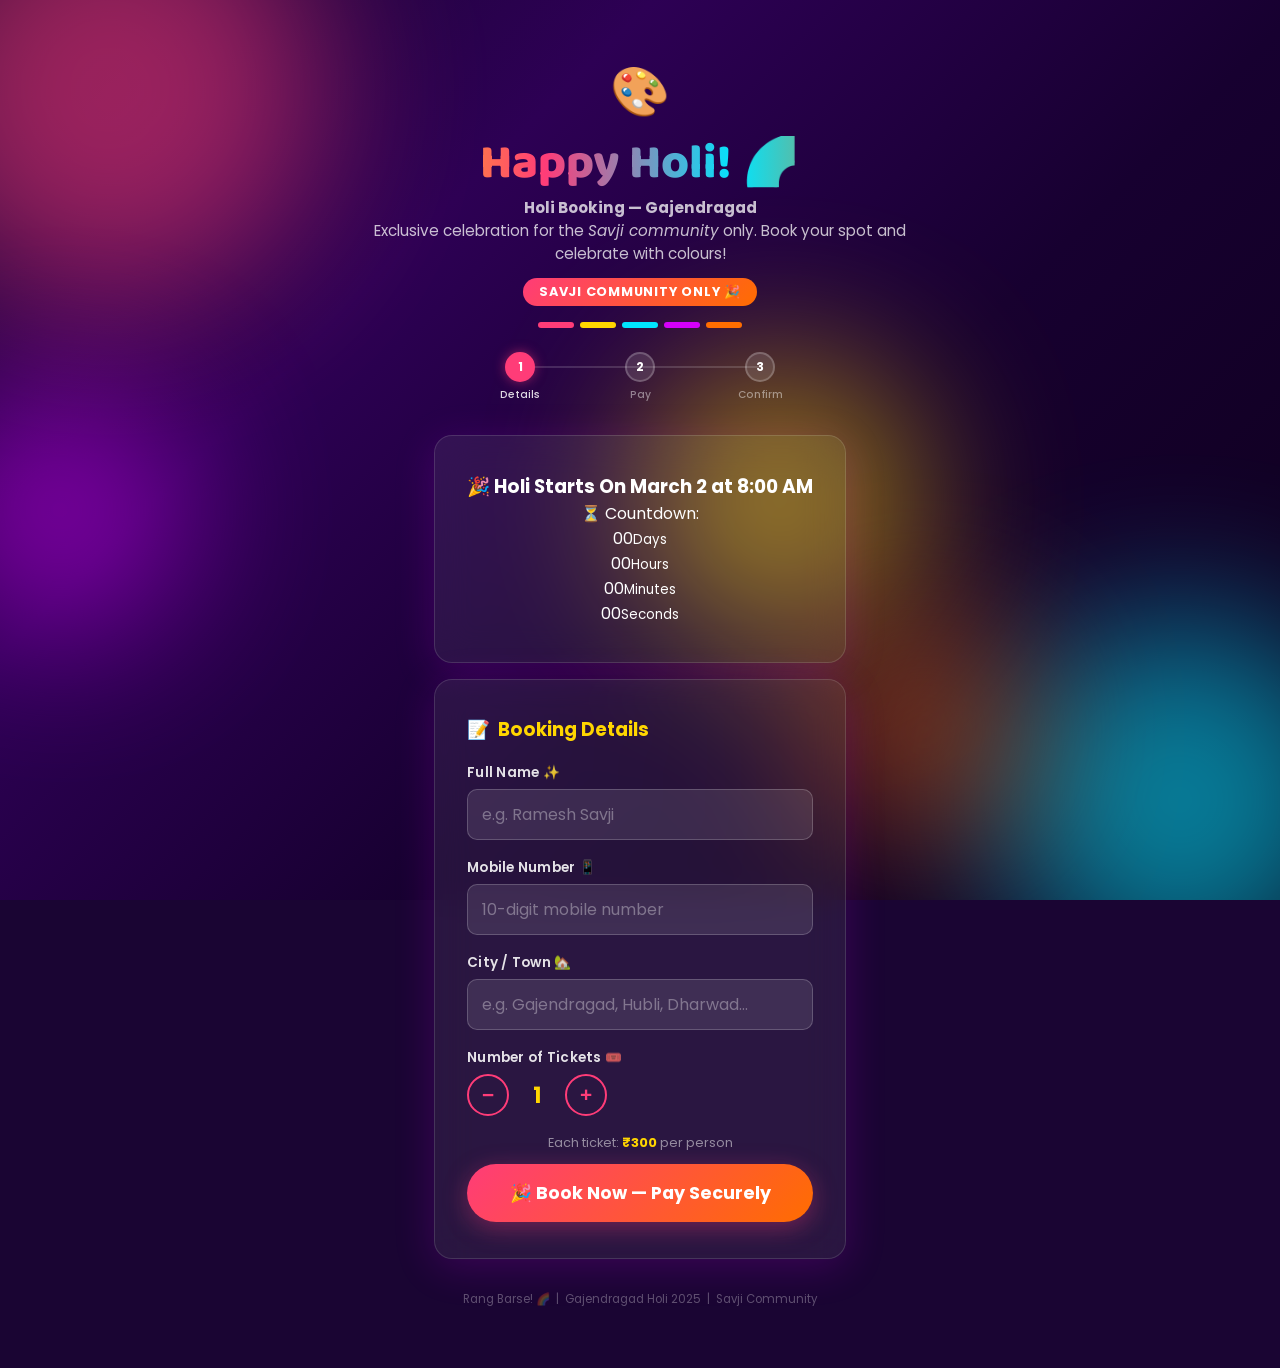
==== index.html @ ab34b03c "Add countdown timer for Holi event Added a countdown timer for the Holi event with display elements " ====
<!DOCTYPE html>
<html lang="en">

<head>
  <meta charset="UTF-8" />
  <meta name="viewport" content="width=device-width, initial-scale=1.0" />
  <meta name="description"
    content="Book your Holi 2025 tickets for the Gajendragad celebration — exclusively for the Savji community." />
  <title>Holi Booking — Gajendragad (Savji)</title>
  <link rel="stylesheet" href="styles.css" />
</head>

<body>

  <!-- Animated gradient background blobs -->
  <div class="bg-canvas" aria-hidden="true">
    <div class="blob blob-1"></div>
    <div class="blob blob-2"></div>
    <div class="blob blob-3"></div>
    <div class="blob blob-4"></div>
    <div class="blob blob-5"></div>
  </div>

  <!-- Confetti canvas (activated on success page) -->
  <canvas id="confetti-canvas" aria-hidden="true"></canvas>

  <div class="page-wrapper">

    <!-- ── HERO HEADER ─────────────────────────────── -->
    <header class="hero" role="banner">
      <span class="hero-emoji" aria-hidden="true">🎨</span>
      <h1>Happy Holi!&nbsp;🌈</h1>
      <p class="hero-sub">
        <strong>Holi Booking — Gajendragad</strong><br />
        Exclusive celebration for the <em>Savji community</em> only.
        Book your spot and celebrate with colours!
      </p>
      <span class="hero-badge">Savji Community Only 🎉</span>
      <!-- Decorative colour strip -->
      <div class="dust-strip" aria-hidden="true">
        <span style="background:#FF3C78"></span>
        <span style="background:#FFD600"></span>
        <span style="background:#00E5FF"></span>
        <span style="background:#D500F9"></span>
        <span style="background:#FF6D00"></span>
      </div>
    </header>

    <!-- ── STEP INDICATOR ─────────────────────────── -->
    <nav class="steps" aria-label="Booking steps">
      <div class="step active" aria-current="step">
        <div class="step-circle">1</div>
        <div class="step-label">Details</div>
      </div>
      <div class="step">
        <div class="step-circle">2</div>
        <div class="step-label">Pay</div>
      </div>
      <div class="step">
        <div class="step-circle">3</div>
        <div class="step-label">Confirm</div>
      </div>
    </nav>

    <!-- ── BOOKING FORM CARD ──────────────────────── -->
    <main>
      <!-- Countdown Timer -->
      <div class="card countdown-card" id="countdown-card" style="margin-bottom: 16px; text-align: center;">
        <h3 class="countdown-title">🎉 Holi Starts On March 2 at 8:00 AM</h3>
        <p class="countdown-subtitle">⏳ Countdown:</p>
        <div class="countdown-timer" id="countdown-timer">
          <div class="time-box"><span id="cd-days">00</span><small>Days</small></div>
          <div class="time-box"><span id="cd-hours">00</span><small>Hours</small></div>
          <div class="time-box"><span id="cd-minutes">00</span><small>Minutes</small></div>
          <div class="time-box"><span id="cd-seconds">00</span><small>Seconds</small></div>
        </div>
        <div id="countdown-expired" class="countdown-expired"
          style="display: none; font-size: 1.2rem; color: var(--yellow); font-weight: bold; margin-top: 10px;">
          🎉 Holi Event Has Started!
        </div>
      </div>

      <div class="card" role="main">
        <h2 class="card-title">
          <span aria-hidden="true">📝</span> Booking Details
        </h2>

        <form id="booking-form" novalidate aria-label="Holi ticket booking form">

          <!-- Name -->
          <div class="form-group">
            <label for="name">Full Name <span aria-hidden="true">✨</span></label>
            <input type="text" id="name" name="name" placeholder="e.g. Ramesh Savji" required autocomplete="name"
              aria-required="true" aria-describedby="name-error" />
            <span class="field-error" id="name-error" role="alert"></span>
          </div>

          <!-- Phone -->
          <div class="form-group">
            <label for="phone">Mobile Number <span aria-hidden="true">📱</span></label>
            <input type="tel" id="phone" name="phone" placeholder="10-digit mobile number" maxlength="10"
              inputmode="numeric" pattern="[0-9]{10}" required autocomplete="tel" aria-required="true"
              aria-describedby="phone-error" />
            <span class="field-error" id="phone-error" role="alert"></span>
          </div>

          <!-- City -->
          <div class="form-group">
            <label for="city">City / Town <span aria-hidden="true">🏡</span></label>
            <input type="text" id="city" name="city" list="city-list" placeholder="e.g. Gajendragad, Hubli, Dharwad…"
              required autocomplete="address-level2" aria-required="true" aria-describedby="city-error" />
            <!-- Datalist gives quick suggestions while still allowing free text -->
            <datalist id="city-list">
              <option value="Gajendragad">
              <option value="Hubli">
              <option value="Dharwad">
              <option value="Gadag">
              <option value="Bangalore">
              <option value="Mumbai">
              <option value="Pune">
              <option value="Belgaum">
            </datalist>
            <span class="field-error" id="city-error" role="alert"></span>
          </div>

          <!-- Ticket Count (stepper) -->
          <div class="form-group">
            <label id="ticket-count-label">Number of Tickets <span aria-hidden="true">🎟️</span></label>
            <div class="stepper-row" role="group" aria-labelledby="ticket-count-label">
              <button type="button" class="stepper-btn" id="btn-minus" aria-label="Decrease ticket count">−</button>
              <span class="stepper-count" id="ticket-count-display" aria-live="polite" aria-atomic="true">1</span>
              <button type="button" class="stepper-btn" id="btn-plus" aria-label="Increase ticket count">+</button>
            </div>
          </div>

          <!-- Attendees (shown dynamically when ticket_count > 1) -->
          <div class="attendees-section" id="attendees-section" aria-live="polite">
            <h3>
              <span aria-hidden="true">👥</span>
              Attendee Names
            </h3>
            <p style="font-size:0.8rem;color:rgba(255,255,255,0.6);margin-bottom:10px;">
              Enter the full name of each guest attending.
            </p>
            <!-- Inputs are built dynamically by app.js -->
            <div id="attendees-container"></div>
            <span class="field-error" id="attendees-error" role="alert"></span>
          </div>

          <!-- Ticket price note -->
          <p style="font-size:0.8rem;color:rgba(255,255,255,0.5);margin:12px 0 4px;text-align:center;">
            Each ticket: <strong style="color:#FFD600;">₹300</strong> per person
          </p>

          <!-- Book Button -->
          <button type="submit" class="btn btn-primary" id="btn-book" aria-label="Proceed to payment">
            🎉 Book Now — Pay Securely
          </button>

        </form>
      </div><!-- /card -->
    </main>

    <footer class="footer-note">
      <p>Rang Barse! 🌈 &nbsp;|&nbsp; Gajendragad Holi 2025 &nbsp;|&nbsp; Savji Community</p>
    </footer>

  </div><!-- /page-wrapper -->

  <!-- app.js handles all form logic, validation, and navigation to pay.html -->
  <script src="app.js"></script>
</body>

</html>
---- styles.css ----
/* =========================================================
   styles.css — Holi Booking UI (Gajendragad · Savji Only)
   Theme: Vibrant Holi palette — pink, yellow, cyan, magenta, orange
   Mobile-first, accessible, festive
   ========================================================= */

/* ---------- Google Font ---------- */
@import url('https://fonts.googleapis.com/css2?family=Poppins:wght@400;500;600;700;800&family=Baloo+2:wght@700;800&display=swap');

/* ---------- CSS Custom Properties ---------- */
:root {
    --pink: #FF3C78;
    --magenta: #D500F9;
    --yellow: #FFD600;
    --cyan: #00E5FF;
    --orange: #FF6D00;
    --deepblue: #1A0533;
    --white: #FFFFFF;
    --offwhite: #FFF8F0;
    --grey: #5A4970;
    --light-grey: #EEE7F5;

    --shadow-card: 0 8px 40px rgba(213, 0, 249, 0.18);
    --radius: 18px;
    --radius-sm: 10px;
    --transition: 0.25s ease;

    --font-body: 'Poppins', sans-serif;
    --font-hero: 'Baloo 2', cursive;
}

/* ---------- Reset & Base ---------- */
*,
*::before,
*::after {
    box-sizing: border-box;
    margin: 0;
    padding: 0;
}

html {
    font-size: 16px;
    scroll-behavior: smooth;
}

body {
    font-family: var(--font-body);
    background: var(--deepblue);
    color: var(--white);
    min-height: 100vh;
    overflow-x: hidden;
    position: relative;
}

/* ---------- Animated Gradient Background ---------- */
.bg-canvas {
    position: fixed;
    inset: 0;
    z-index: 0;
    background: linear-gradient(135deg, #1A0533 0%, #2D0054 30%, #170030 60%, #0D001A 100%);
    overflow: hidden;
}

/* Floating color blobs */
.blob {
    position: absolute;
    border-radius: 50%;
    filter: blur(80px);
    opacity: 0.55;
    animation: blobFloat 8s ease-in-out infinite alternate;
}

.blob-1 {
    width: 420px;
    height: 420px;
    background: var(--pink);
    top: -120px;
    left: -100px;
    animation-delay: 0s;
}

.blob-2 {
    width: 360px;
    height: 360px;
    background: var(--cyan);
    bottom: -80px;
    right: -80px;
    animation-delay: 2s;
}

.blob-3 {
    width: 280px;
    height: 280px;
    background: var(--yellow);
    top: 40%;
    left: 50%;
    animation-delay: 4s;
}

.blob-4 {
    width: 240px;
    height: 240px;
    background: var(--magenta);
    bottom: 30%;
    left: -60px;
    animation-delay: 1s;
}

.blob-5 {
    width: 200px;
    height: 200px;
    background: var(--orange);
    top: 70%;
    right: 20%;
    animation-delay: 3s;
}

@keyframes blobFloat {
    0% {
        transform: translateY(0) scale(1);
    }

    100% {
        transform: translateY(-40px) scale(1.08);
    }
}

/* ---------- Page Wrapper ---------- */
.page-wrapper {
    position: relative;
    z-index: 1;
    min-height: 100vh;
    display: flex;
    flex-direction: column;
    align-items: center;
    padding: 24px 16px 60px;
}

/* ---------- Hero Header ---------- */
.hero {
    text-align: center;
    padding: 32px 16px 24px;
    max-width: 600px;
    width: 100%;
}

.hero-emoji {
    font-size: 3rem;
    display: block;
    animation: spin 6s linear infinite;
}

@keyframes spin {
    0% {
        transform: rotate(0deg);
    }

    100% {
        transform: rotate(360deg);
    }
}

.hero h1 {
    font-family: var(--font-hero);
    font-size: clamp(2rem, 8vw, 3.2rem);
    font-weight: 800;
    background: linear-gradient(90deg, var(--yellow), var(--pink), var(--cyan), var(--orange));
    -webkit-background-clip: text;
    -webkit-text-fill-color: transparent;
    background-clip: text;
    line-height: 1.15;
    margin: 8px 0 6px;
    text-shadow: none;
}

.hero-sub {
    font-size: 0.95rem;
    color: rgba(255, 255, 255, 0.75);
    line-height: 1.5;
}

.hero-badge {
    display: inline-block;
    margin-top: 12px;
    background: linear-gradient(135deg, var(--pink), var(--orange));
    color: var(--white);
    font-weight: 700;
    font-size: 0.8rem;
    letter-spacing: 0.06em;
    padding: 5px 16px;
    border-radius: 99px;
    text-transform: uppercase;
}

/* Colour-dust strip */
.dust-strip {
    display: flex;
    justify-content: center;
    gap: 6px;
    margin: 16px 0 0;
}

.dust-strip span {
    width: 36px;
    height: 6px;
    border-radius: 3px;
}

/* ---------- Card ---------- */
.card {
    background: rgba(255, 255, 255, 0.07);
    backdrop-filter: blur(18px);
    -webkit-backdrop-filter: blur(18px);
    border: 1.5px solid rgba(255, 255, 255, 0.13);
    border-radius: var(--radius);
    padding: 28px 22px;
    width: 100%;
    max-width: 520px;
    box-shadow: var(--shadow-card);
    margin-top: 12px;
}

.card-title {
    font-size: 1.15rem;
    font-weight: 700;
    margin-bottom: 20px;
    display: flex;
    align-items: center;
    gap: 8px;
    color: var(--yellow);
}

/* ---------- Form Controls ---------- */
.form-group {
    margin-bottom: 18px;
}

label {
    display: block;
    font-size: 0.85rem;
    font-weight: 600;
    margin-bottom: 6px;
    color: rgba(255, 255, 255, 0.88);
    letter-spacing: 0.02em;
}

input[type="text"],
input[type="tel"],
input[type="number"],
select {
    width: 100%;
    background: rgba(255, 255, 255, 0.1);
    border: 1.5px solid rgba(255, 255, 255, 0.2);
    border-radius: var(--radius-sm);
    padding: 12px 14px;
    font-size: 1rem;
    font-family: var(--font-body);
    color: var(--white);
    outline: none;
    transition: border-color var(--transition), box-shadow var(--transition);
    -webkit-appearance: none;
    appearance: none;
}

input::placeholder {
    color: rgba(255, 255, 255, 0.35);
}

input:focus,
select:focus {
    border-color: var(--cyan);
    box-shadow: 0 0 0 3px rgba(0, 229, 255, 0.18);
}

/* Stepper row for ticket count */
.stepper-row {
    display: flex;
    align-items: center;
    gap: 12px;
}

.stepper-btn {
    width: 42px;
    height: 42px;
    border-radius: 50%;
    border: 2px solid var(--pink);
    background: transparent;
    color: var(--pink);
    font-size: 1.3rem;
    font-weight: 700;
    cursor: pointer;
    display: flex;
    align-items: center;
    justify-content: center;
    transition: background var(--transition), color var(--transition);
    flex-shrink: 0;
}

.stepper-btn:hover,
.stepper-btn:focus {
    background: var(--pink);
    color: var(--white);
    outline: none;
}

.stepper-count {
    font-size: 1.4rem;
    font-weight: 700;
    min-width: 32px;
    text-align: center;
    color: var(--yellow);
}

/* Inline validation error */
.field-error {
    font-size: 0.78rem;
    color: #FF6B6B;
    margin-top: 5px;
    display: none;
    font-weight: 500;
}

.field-error.visible {
    display: block;
}

/* ---------- Attendees Section ---------- */
.attendees-section {
    display: none;
    margin-top: 20px;
    border: 1.5px dashed rgba(255, 214, 0, 0.45);
    border-radius: var(--radius-sm);
    padding: 16px;
    background: rgba(255, 214, 0, 0.05);
}

.attendees-section.visible {
    display: block;
}

.attendees-section h3 {
    font-size: 0.9rem;
    font-weight: 600;
    color: var(--yellow);
    margin-bottom: 12px;
    display: flex;
    align-items: center;
    gap: 6px;
}

.attendee-input-wrap {
    display: flex;
    align-items: center;
    gap: 8px;
    margin-bottom: 10px;
}

.attendee-num {
    width: 26px;
    height: 26px;
    background: var(--magenta);
    border-radius: 50%;
    font-size: 0.72rem;
    font-weight: 700;
    display: flex;
    align-items: center;
    justify-content: center;
    flex-shrink: 0;
}

/* ---------- Buttons ---------- */
.btn {
    display: inline-flex;
    align-items: center;
    justify-content: center;
    gap: 8px;
    border: none;
    border-radius: 99px;
    font-family: var(--font-body);
    font-weight: 700;
    font-size: 1rem;
    cursor: pointer;
    transition: transform var(--transition), box-shadow var(--transition), opacity var(--transition);
    padding: 14px 28px;
}

.btn:active {
    transform: scale(0.96);
}

.btn-primary {
    background: linear-gradient(135deg, var(--pink), var(--orange));
    color: var(--white);
    width: 100%;
    font-size: 1.1rem;
    padding: 16px;
    box-shadow: 0 6px 24px rgba(255, 60, 120, 0.35);
    margin-top: 8px;
}

.btn-primary:hover:not(:disabled) {
    box-shadow: 0 10px 32px rgba(255, 60, 120, 0.5);
    transform: translateY(-2px);
}

.btn-primary:disabled {
    opacity: 0.6;
    cursor: not-allowed;
}

.btn-secondary {
    background: rgba(255, 255, 255, 0.12);
    color: var(--white);
    border: 1.5px solid rgba(255, 255, 255, 0.25);
    padding: 12px 22px;
}

.btn-secondary:hover {
    background: rgba(255, 255, 255, 0.2);
}

.btn-success {
    background: linear-gradient(135deg, #00C853, #1DE9B6);
    color: var(--white);
    width: 100%;
    font-size: 1.1rem;
    padding: 16px;
    box-shadow: 0 6px 24px rgba(0, 200, 83, 0.35);
    margin-top: 12px;
}

.btn-success:hover:not(:disabled) {
    box-shadow: 0 10px 32px rgba(0, 200, 83, 0.5);
    transform: translateY(-2px);
}

.btn-success:disabled {
    opacity: 0.6;
    cursor: not-allowed;
}

/* ---------- Payment Page Specific ---------- */
.amount-display {
    text-align: center;
    padding: 20px;
    background: linear-gradient(135deg, rgba(255, 60, 120, 0.15), rgba(255, 109, 0, 0.15));
    border-radius: var(--radius);
    border: 1.5px solid rgba(255, 109, 0, 0.3);
    margin-bottom: 20px;
}

.amount-display .amount-label {
    font-size: 0.85rem;
    color: rgba(255, 255, 255, 0.65);
    text-transform: uppercase;
    letter-spacing: 0.1em;
}

.amount-display .amount-value {
    font-family: var(--font-hero);
    font-size: 3rem;
    font-weight: 800;
    color: var(--yellow);
    line-height: 1.1;
}

.amount-display .per-ticket {
    font-size: 0.8rem;
    color: rgba(255, 255, 255, 0.55);
    margin-top: 4px;
}

/* QR Section */
.qr-section {
    text-align: center;
    margin-bottom: 20px;
}

.qr-box {
    display: inline-flex;
    align-items: center;
    justify-content: center;
    background: var(--white);
    border-radius: var(--radius-sm);
    padding: 14px;
    margin: 12px auto;
    box-shadow: 0 4px 24px rgba(0, 0, 0, 0.25);
}

.qr-box canvas,
.qr-box img {
    display: block;
}

.upi-list {
    display: flex;
    flex-wrap: wrap;
    gap: 10px;
    justify-content: center;
    margin: 12px 0;
}

.upi-btn {
    background: rgba(0, 229, 255, 0.1);
    border: 1.5px solid var(--cyan);
    border-radius: 99px;
    color: var(--cyan);
    font-family: var(--font-body);
    font-size: 0.85rem;
    font-weight: 600;
    padding: 8px 18px;
    cursor: pointer;
    transition: background var(--transition), color var(--transition);
}

.upi-btn:hover,
.upi-btn.active {
    background: var(--cyan);
    color: var(--deepblue);
}

.upi-detail-box {
    background: rgba(255, 255, 255, 0.07);
    border-radius: var(--radius-sm);
    padding: 12px 16px;
    margin-top: 10px;
    font-size: 0.82rem;
    color: rgba(255, 255, 255, 0.75);
    display: flex;
    flex-direction: column;
    gap: 4px;
    word-break: break-all;
}

.copy-link {
    color: var(--cyan);
    font-weight: 600;
    cursor: pointer;
    text-decoration: underline;
    font-size: 0.8rem;
    border: none;
    background: none;
    padding: 0;
    font-family: inherit;
}

.copy-link:hover {
    opacity: 0.75;
}

/* ---------- File Upload ---------- */
.upload-area {
    border: 2px dashed rgba(255, 255, 255, 0.25);
    border-radius: var(--radius-sm);
    padding: 24px;
    text-align: center;
    cursor: pointer;
    transition: border-color var(--transition), background var(--transition);
    position: relative;
}

.upload-area:hover,
.upload-area.drag-over {
    border-color: var(--yellow);
    background: rgba(255, 214, 0, 0.05);
}

.upload-area input[type="file"] {
    position: absolute;
    inset: 0;
    opacity: 0;
    cursor: pointer;
    width: 100%;
    height: 100%;
    z-index: 2;
}

.upload-area .upload-icon {
    font-size: 2rem;
    margin-bottom: 8px;
}

.upload-area p {
    font-size: 0.85rem;
    color: rgba(255, 255, 255, 0.65);
    line-height: 1.5;
}

.upload-area p strong {
    color: var(--yellow);
    display: block;
    margin-top: 4px;
}

.preview-box {
    margin-top: 14px;
    text-align: center;
    display: none;
}

.preview-box.visible {
    display: block;
}

.preview-box img {
    max-width: 180px;
    max-height: 180px;
    border-radius: var(--radius-sm);
    border: 2px solid var(--cyan);
    object-fit: cover;
}

.preview-box .file-name {
    font-size: 0.78rem;
    color: rgba(255, 255, 255, 0.55);
    margin-top: 6px;
}

/* ---------- Loading Spinner ---------- */
.spinner {
    display: inline-block;
    width: 20px;
    height: 20px;
    border: 3px solid rgba(255, 255, 255, 0.3);
    border-top-color: var(--white);
    border-radius: 50%;
    animation: rotate 0.7s linear infinite;
    vertical-align: middle;
}

@keyframes rotate {
    to {
        transform: rotate(360deg);
    }
}

/* ---------- Status / Alert Banners ---------- */
.alert {
    border-radius: var(--radius-sm);
    padding: 12px 16px;
    font-size: 0.88rem;
    font-weight: 500;
    margin-top: 12px;
    display: none;
    line-height: 1.5;
}

.alert.visible {
    display: block;
}

.alert-error {
    background: rgba(255, 60, 60, 0.15);
    border: 1px solid rgba(255, 60, 60, 0.5);
    color: #FF8080;
}

.alert-info {
    background: rgba(0, 229, 255, 0.10);
    border: 1px solid rgba(0, 229, 255, 0.4);
    color: var(--cyan);
}

.alert-success {
    background: rgba(0, 200, 83, 0.15);
    border: 1px solid rgba(0, 200, 83, 0.4);
    color: #69FF97;
}

/* ---------- Success Screen (Confetti page) ---------- */
.success-screen {
    text-align: center;
    padding: 32px 20px;
    display: none;
    animation: fadeInUp 0.6s ease;
}

.success-screen.visible {
    display: block;
}

@keyframes fadeInUp {
    from {
        opacity: 0;
        transform: translateY(30px);
    }

    to {
        opacity: 1;
        transform: translateY(0);
    }
}

.success-screen .success-icon {
    font-size: 4rem;
    margin-bottom: 12px;
    display: block;
}

.success-screen h2 {
    font-family: var(--font-hero);
    font-size: 2rem;
    font-weight: 800;
    background: linear-gradient(90deg, var(--yellow), var(--pink), var(--cyan));
    -webkit-background-clip: text;
    -webkit-text-fill-color: transparent;
    background-clip: text;
    margin-bottom: 10px;
}

.success-screen p {
    font-size: 0.9rem;
    color: rgba(255, 255, 255, 0.75);
    margin-bottom: 6px;
}

.success-detail {
    background: rgba(255, 255, 255, 0.07);
    border-radius: var(--radius-sm);
    padding: 14px 16px;
    margin: 14px 0;
    text-align: left;
    font-size: 0.85rem;
    line-height: 1.8;
}

.success-detail strong {
    color: var(--yellow);
    display: inline-block;
    width: 100px;
}

/* Confetti canvas */
#confetti-canvas {
    position: fixed;
    inset: 0;
    z-index: 999;
    pointer-events: none;
}

/* ---------- Divider ---------- */
.divider {
    height: 1px;
    background: rgba(255, 255, 255, 0.1);
    margin: 20px 0;
}

/* ---------- Booking Summary Strip ---------- */
.booking-summary {
    background: rgba(255, 255, 255, 0.06);
    border-radius: var(--radius-sm);
    padding: 12px 16px;
    margin-bottom: 16px;
    font-size: 0.85rem;
    line-height: 1.8;
    color: rgba(255, 255, 255, 0.82);
}

.booking-summary strong {
    color: var(--yellow);
}

/* ---------- Step Indicator ---------- */
.steps {
    display: flex;
    gap: 0;
    justify-content: center;
    margin-bottom: 20px;
    width: 100%;
    max-width: 360px;
}

.step {
    display: flex;
    flex-direction: column;
    align-items: center;
    flex: 1;
    position: relative;
}

.step::before {
    content: '';
    position: absolute;
    top: 14px;
    right: -50%;
    width: 100%;
    height: 2px;
    background: rgba(255, 255, 255, 0.15);
    z-index: 0;
}

.step:last-child::before {
    display: none;
}

.step-circle {
    width: 30px;
    height: 30px;
    border-radius: 50%;
    background: rgba(255, 255, 255, 0.12);
    border: 2px solid rgba(255, 255, 255, 0.2);
    font-size: 0.75rem;
    font-weight: 700;
    display: flex;
    align-items: center;
    justify-content: center;
    z-index: 1;
    position: relative;
}

.step.active .step-circle {
    background: var(--pink);
    border-color: var(--pink);
    box-shadow: 0 0 12px rgba(255, 60, 120, 0.5);
}

.step.completed .step-circle {
    background: #00C853;
    border-color: #00C853;
}

.step-label {
    font-size: 0.65rem;
    font-weight: 500;
    color: rgba(255, 255, 255, 0.45);
    margin-top: 5px;
    text-align: center;
}

.step.active .step-label,
.step.completed .step-label {
    color: rgba(255, 255, 255, 0.85);
}

/* ---------- Footer Note ---------- */
.footer-note {
    text-align: center;
    color: rgba(255, 255, 255, 0.3);
    font-size: 0.72rem;
    margin-top: 32px;
}

/* ---------- Responsive tweaks ---------- */
@media (min-width: 520px) {
    .card {
        padding: 36px 32px;
    }

    .hero h1 {
        font-size: 3rem;
    }
}

/* ---------- Reduced motion ---------- */
@media (prefers-reduced-motion: reduce) {

    .blob,
    .hero-emoji,
    .spinner {
        animation: none;
    }

    * {
        transition-duration: 0.01ms !important;
    }
}
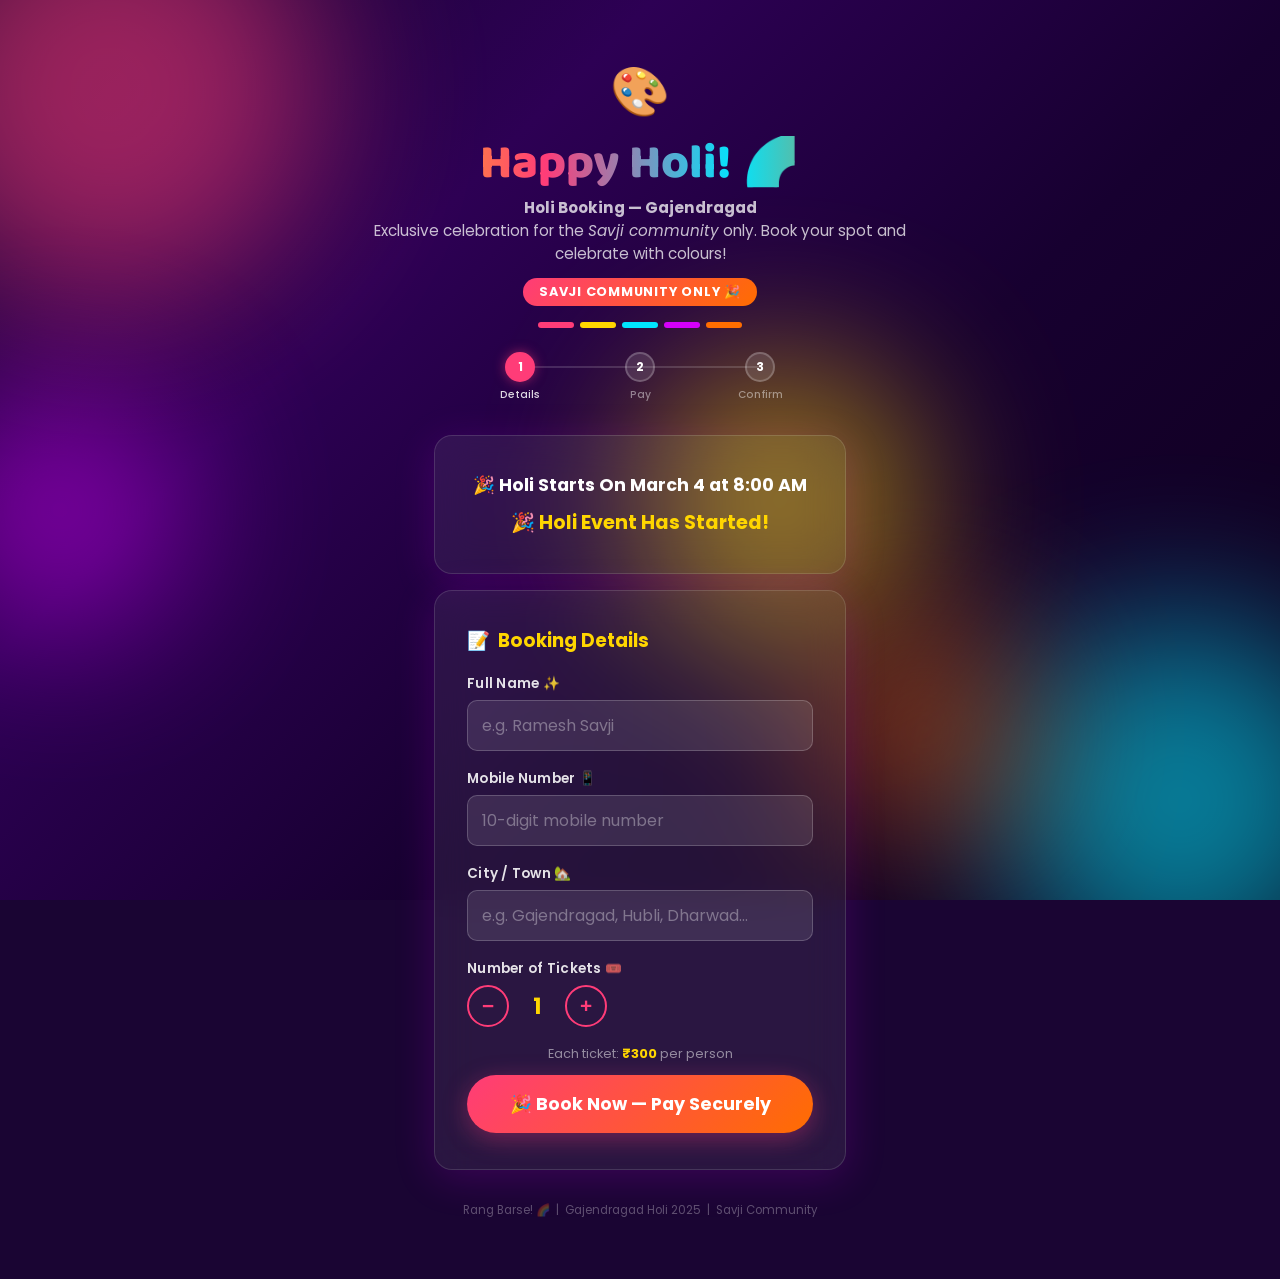
==== commit b11987ba: "Update countdown date for Holi celebration" ====
--- a/index.html
+++ b/index.html
@@ -66,7 +66,7 @@
     <main>
       <!-- Countdown Timer -->
       <div class="card countdown-card" id="countdown-card" style="margin-bottom: 16px; text-align: center;">
-        <h3 class="countdown-title">🎉 Holi Starts On March 2 at 8:00 AM</h3>
+        <h3 class="countdown-title">🎉 Holi Starts On March 4 at 8:00 AM</h3>
         <p class="countdown-subtitle">⏳ Countdown:</p>
         <div class="countdown-timer" id="countdown-timer">
           <div class="time-box"><span id="cd-days">00</span><small>Days</small></div>
--- a/styles.css
+++ b/styles.css
@@ -228,6 +228,56 @@
     align-items: center;
     gap: 8px;
     color: var(--yellow);
+}
+
+/* ---------- Countdown Timer ---------- */
+.countdown-card {
+    padding: 20px 16px;
+}
+
+.countdown-title {
+    font-size: 1.1rem;
+    color: var(--white);
+    margin-bottom: 8px;
+}
+
+.countdown-subtitle {
+    font-size: 0.9rem;
+    color: rgba(255, 255, 255, 0.7);
+    margin-bottom: 12px;
+}
+
+.countdown-timer {
+    display: flex;
+    justify-content: center;
+    gap: 10px;
+}
+
+.time-box {
+    background: rgba(255, 255, 255, 0.1);
+    border: 1px solid rgba(255, 255, 255, 0.2);
+    border-radius: var(--radius-sm);
+    padding: 8px 10px;
+    min-width: 60px;
+    display: flex;
+    flex-direction: column;
+    align-items: center;
+}
+
+.time-box span {
+    font-size: 1.4rem;
+    font-weight: 700;
+    color: var(--yellow);
+    font-family: var(--font-hero);
+    line-height: 1;
+}
+
+.time-box small {
+    font-size: 0.65rem;
+    text-transform: uppercase;
+    color: rgba(255, 255, 255, 0.6);
+    margin-top: 4px;
+    letter-spacing: 0.05em;
 }
 
 /* ---------- Form Controls ---------- */
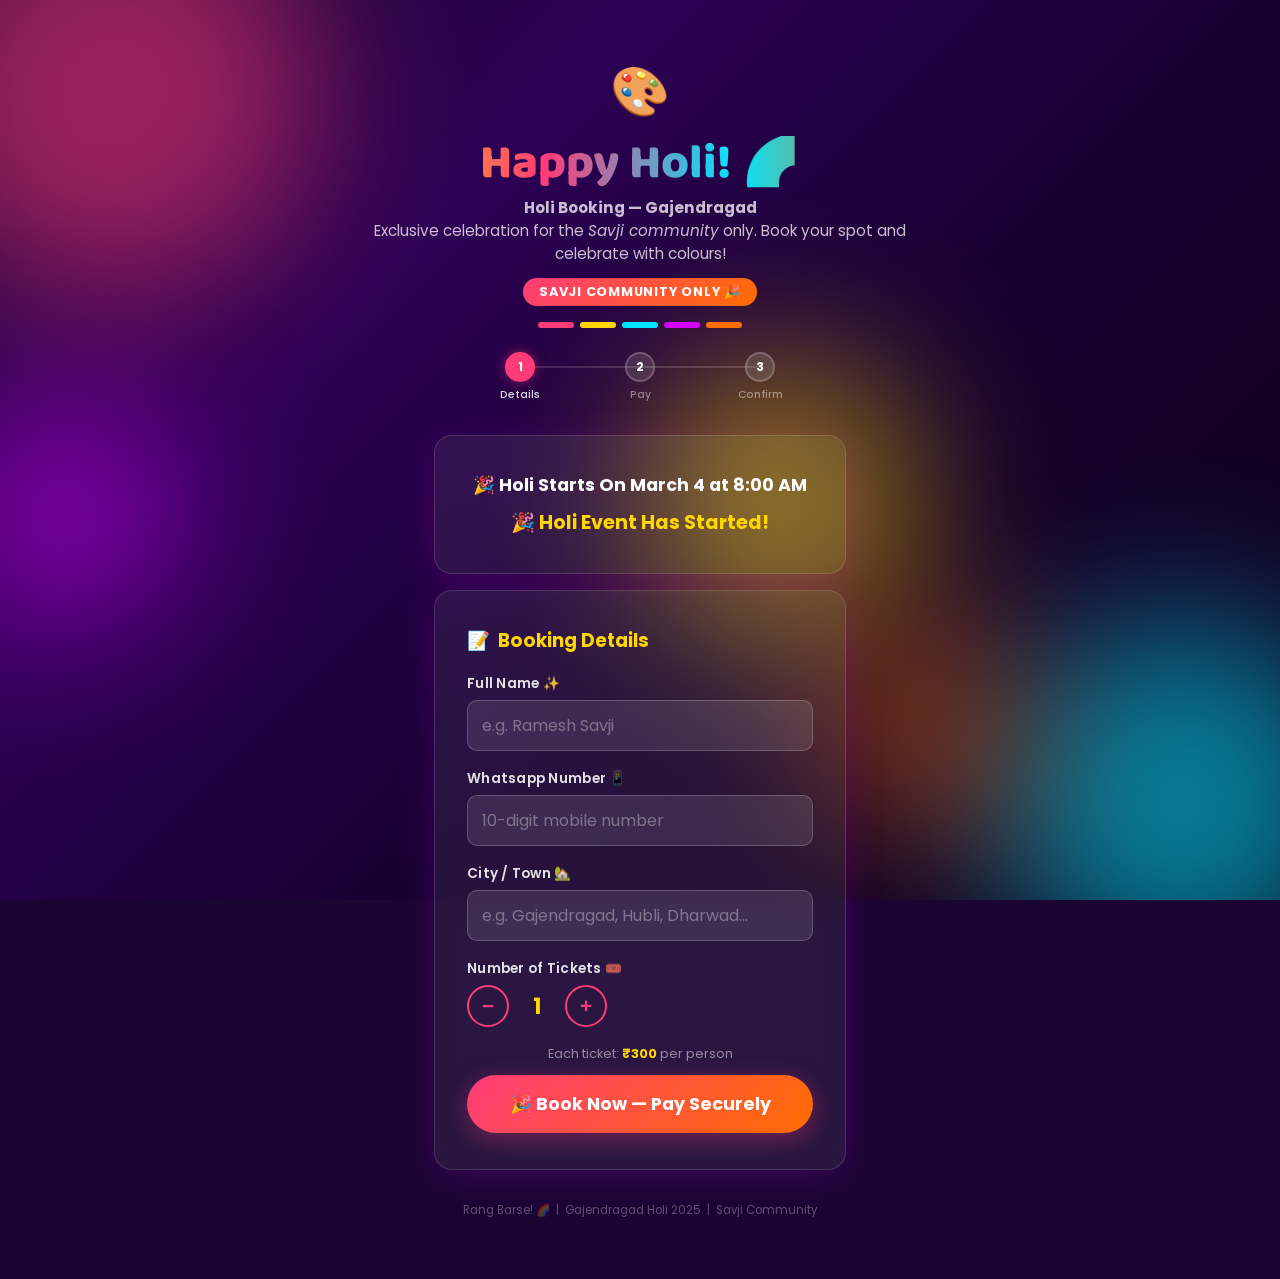
==== commit 7731fa0a: "Change label from 'Mobile Number' to 'Whatsapp Number'" ====
--- a/index.html
+++ b/index.html
@@ -97,7 +97,7 @@
 
           <!-- Phone -->
           <div class="form-group">
-            <label for="phone">Mobile Number <span aria-hidden="true">📱</span></label>
+            <label for="phone">Whatsapp Number <span aria-hidden="true">📱</span></label>
             <input type="tel" id="phone" name="phone" placeholder="10-digit mobile number" maxlength="10"
               inputmode="numeric" pattern="[0-9]{10}" required autocomplete="tel" aria-required="true"
               aria-describedby="phone-error" />
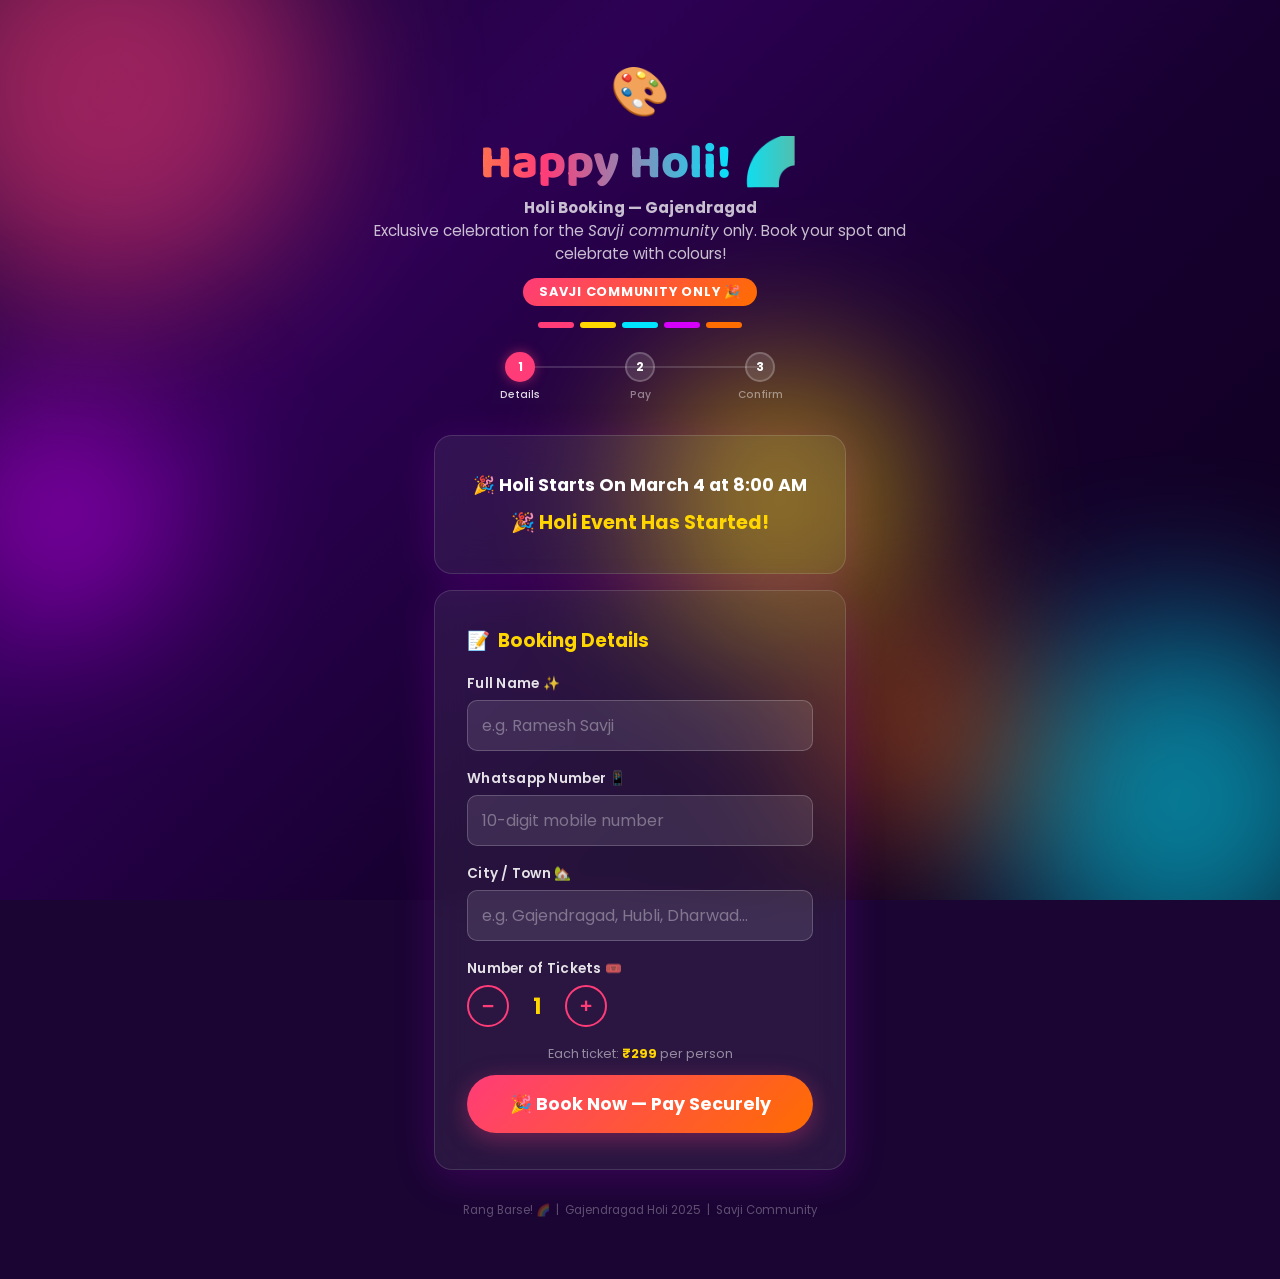
==== commit 0e54edbd: "Update ticket price from ₹300 to ₹299" ====
--- a/index.html
+++ b/index.html
@@ -149,7 +149,7 @@
 
           <!-- Ticket price note -->
           <p style="font-size:0.8rem;color:rgba(255,255,255,0.5);margin:12px 0 4px;text-align:center;">
-            Each ticket: <strong style="color:#FFD600;">₹300</strong> per person
+            Each ticket: <strong style="color:#FFD600;">₹299</strong> per person
           </p>
 
           <!-- Book Button -->
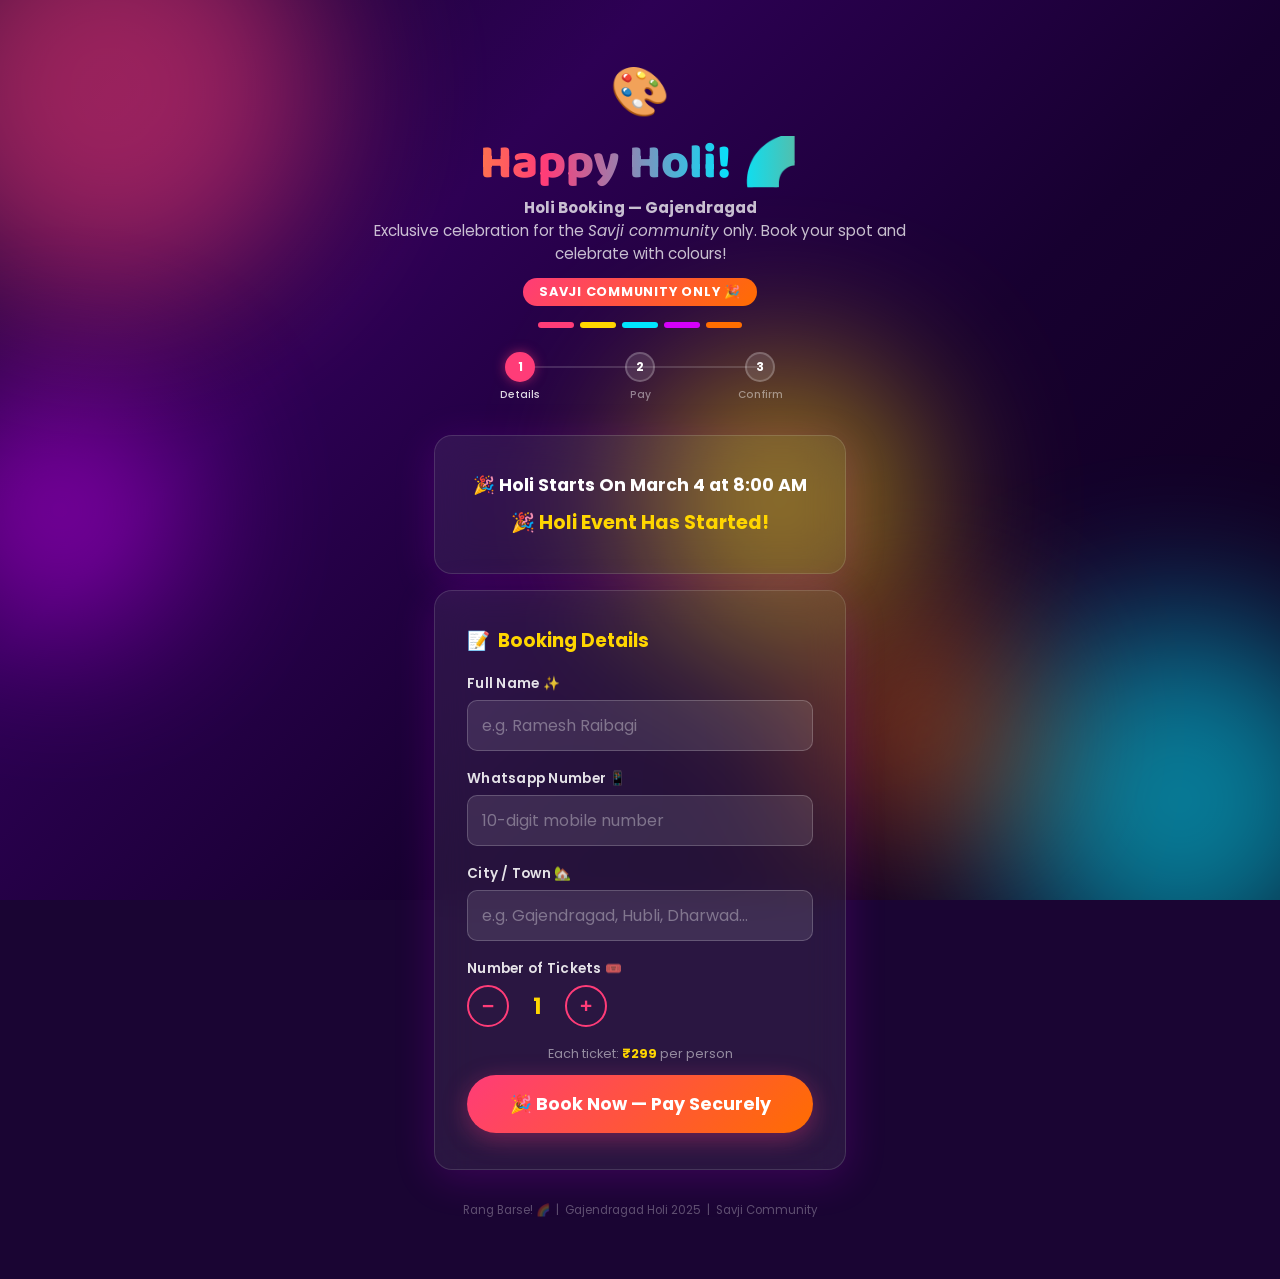
==== commit 4bfb4007: "Update index.html" ====
--- a/index.html
+++ b/index.html
@@ -90,7 +90,7 @@
           <!-- Name -->
           <div class="form-group">
             <label for="name">Full Name <span aria-hidden="true">✨</span></label>
-            <input type="text" id="name" name="name" placeholder="e.g. Ramesh Savji" required autocomplete="name"
+            <input type="text" id="name" name="name" placeholder="e.g. Ramesh Raibagi" required autocomplete="name"
               aria-required="true" aria-describedby="name-error" />
             <span class="field-error" id="name-error" role="alert"></span>
           </div>
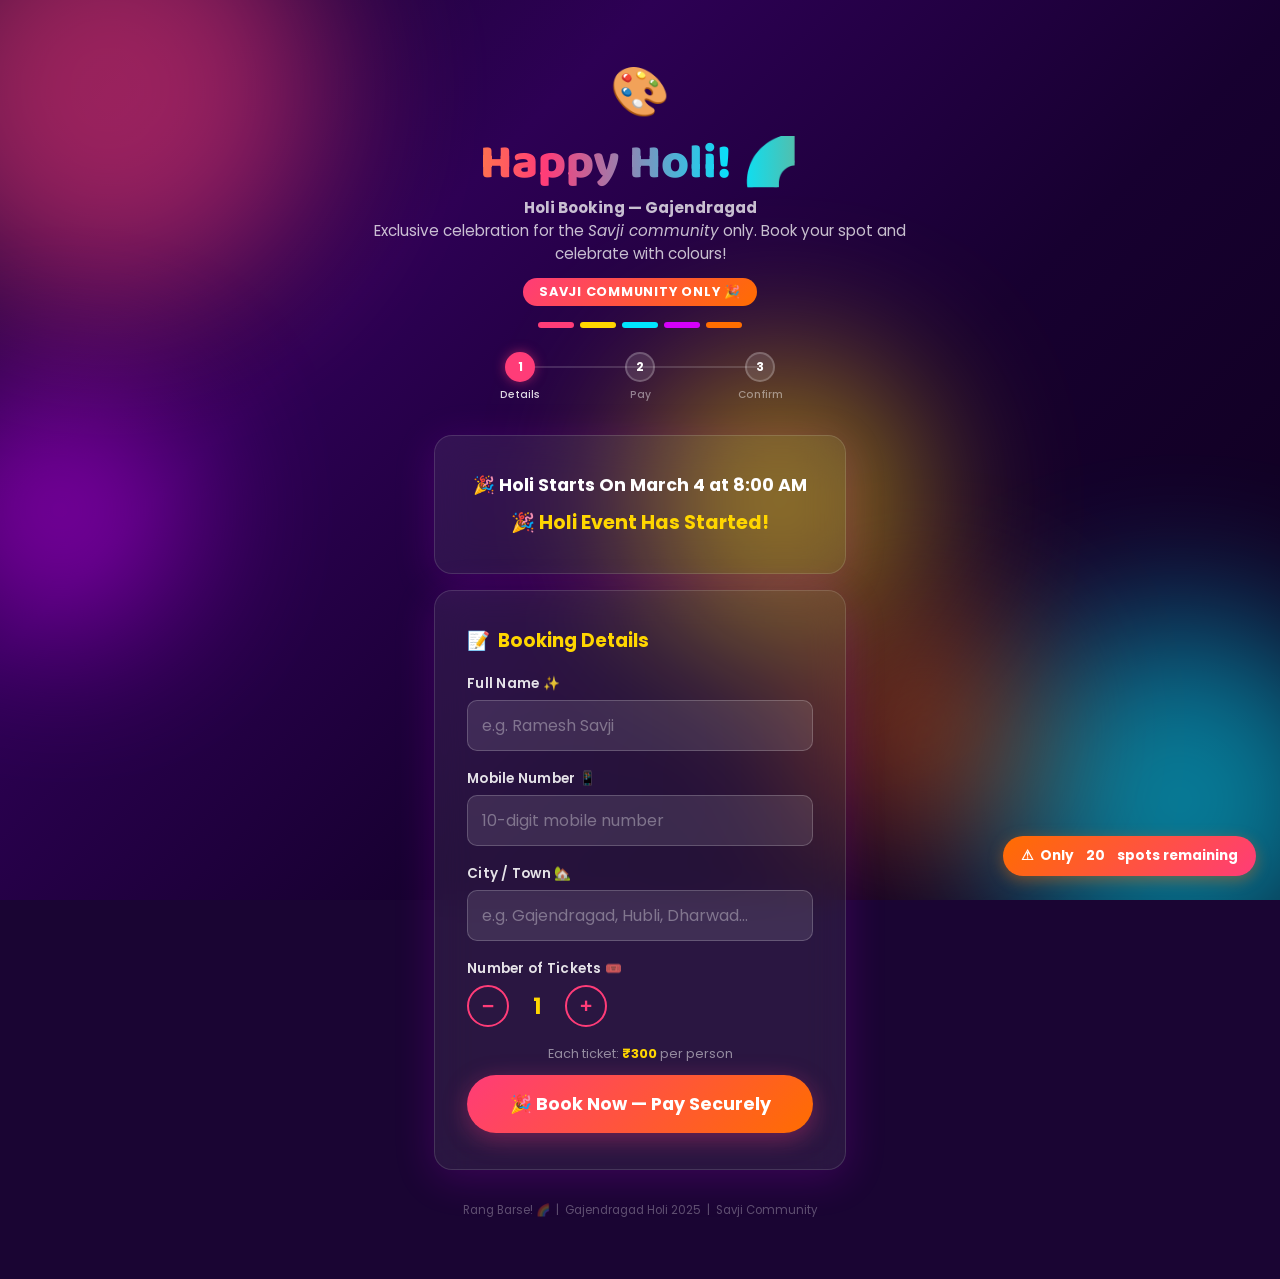
==== commit 7404b332: "Update form fields and ticket price in index.html" ====
--- a/index.html
+++ b/index.html
@@ -90,14 +90,14 @@
           <!-- Name -->
           <div class="form-group">
             <label for="name">Full Name <span aria-hidden="true">✨</span></label>
-            <input type="text" id="name" name="name" placeholder="e.g. Ramesh Raibagi" required autocomplete="name"
+            <input type="text" id="name" name="name" placeholder="e.g. Ramesh Savji" required autocomplete="name"
               aria-required="true" aria-describedby="name-error" />
             <span class="field-error" id="name-error" role="alert"></span>
           </div>
 
           <!-- Phone -->
           <div class="form-group">
-            <label for="phone">Whatsapp Number <span aria-hidden="true">📱</span></label>
+            <label for="phone">Mobile Number <span aria-hidden="true">📱</span></label>
             <input type="tel" id="phone" name="phone" placeholder="10-digit mobile number" maxlength="10"
               inputmode="numeric" pattern="[0-9]{10}" required autocomplete="tel" aria-required="true"
               aria-describedby="phone-error" />
@@ -149,7 +149,7 @@
 
           <!-- Ticket price note -->
           <p style="font-size:0.8rem;color:rgba(255,255,255,0.5);margin:12px 0 4px;text-align:center;">
-            Each ticket: <strong style="color:#FFD600;">₹299</strong> per person
+            Each ticket: <strong style="color:#FFD600;">₹300</strong> per person
           </p>
 
           <!-- Book Button -->
@@ -165,6 +165,11 @@
       <p>Rang Barse! 🌈 &nbsp;|&nbsp; Gajendragad Holi 2025 &nbsp;|&nbsp; Savji Community</p>
     </footer>
 
+    <!-- Floating Spots Badge -->
+    <div class="spots-badge" id="spots-badge" aria-live="polite">
+      <span aria-hidden="true">⚠</span> Only &nbsp;<span id="spots-count">20</span>&nbsp; spots remaining
+    </div>
+
   </div><!-- /page-wrapper -->
 
   <!-- app.js handles all form logic, validation, and navigation to pay.html -->
--- a/styles.css
+++ b/styles.css
@@ -890,7 +890,69 @@
     margin-top: 32px;
 }
 
+/* ---------- Event Location Section ---------- */
+.location-section {
+    margin-top: 20px;
+    margin-bottom: 10px;
+    text-align: center;
+}
+
+.map-container {
+    width: 100%;
+    border-radius: var(--radius-sm);
+    overflow: hidden;
+    border: 1.5px solid rgba(255, 255, 255, 0.15);
+    background: rgba(0, 0, 0, 0.1);
+}
+
+.map-container iframe {
+    width: 100%;
+    height: 200px;
+    display: block;
+    border: none;
+}
+
+/* ---------- Spots Badge ---------- */
+.spots-badge {
+    position: fixed;
+    bottom: 24px;
+    right: 24px;
+    background: linear-gradient(135deg, var(--orange), var(--pink));
+    color: var(--white);
+    padding: 10px 18px;
+    border-radius: 99px;
+    font-size: 0.85rem;
+    font-weight: 700;
+    box-shadow: 0 4px 15px rgba(255, 109, 0, 0.4);
+    z-index: 1000;
+    display: flex;
+    align-items: center;
+    gap: 6px;
+    animation: bounceIn 0.5s cubic-bezier(0.175, 0.885, 0.32, 1.275);
+}
+
+@keyframes bounceIn {
+    0% {
+        transform: scale(0.5);
+        opacity: 0;
+    }
+
+    100% {
+        transform: scale(1);
+        opacity: 1;
+    }
+}
+
 /* ---------- Responsive tweaks ---------- */
+@media (max-width: 480px) {
+    .spots-badge {
+        bottom: 16px;
+        right: 16px;
+        font-size: 0.8rem;
+        padding: 8px 14px;
+    }
+}
+
 @media (min-width: 520px) {
     .card {
         padding: 36px 32px;
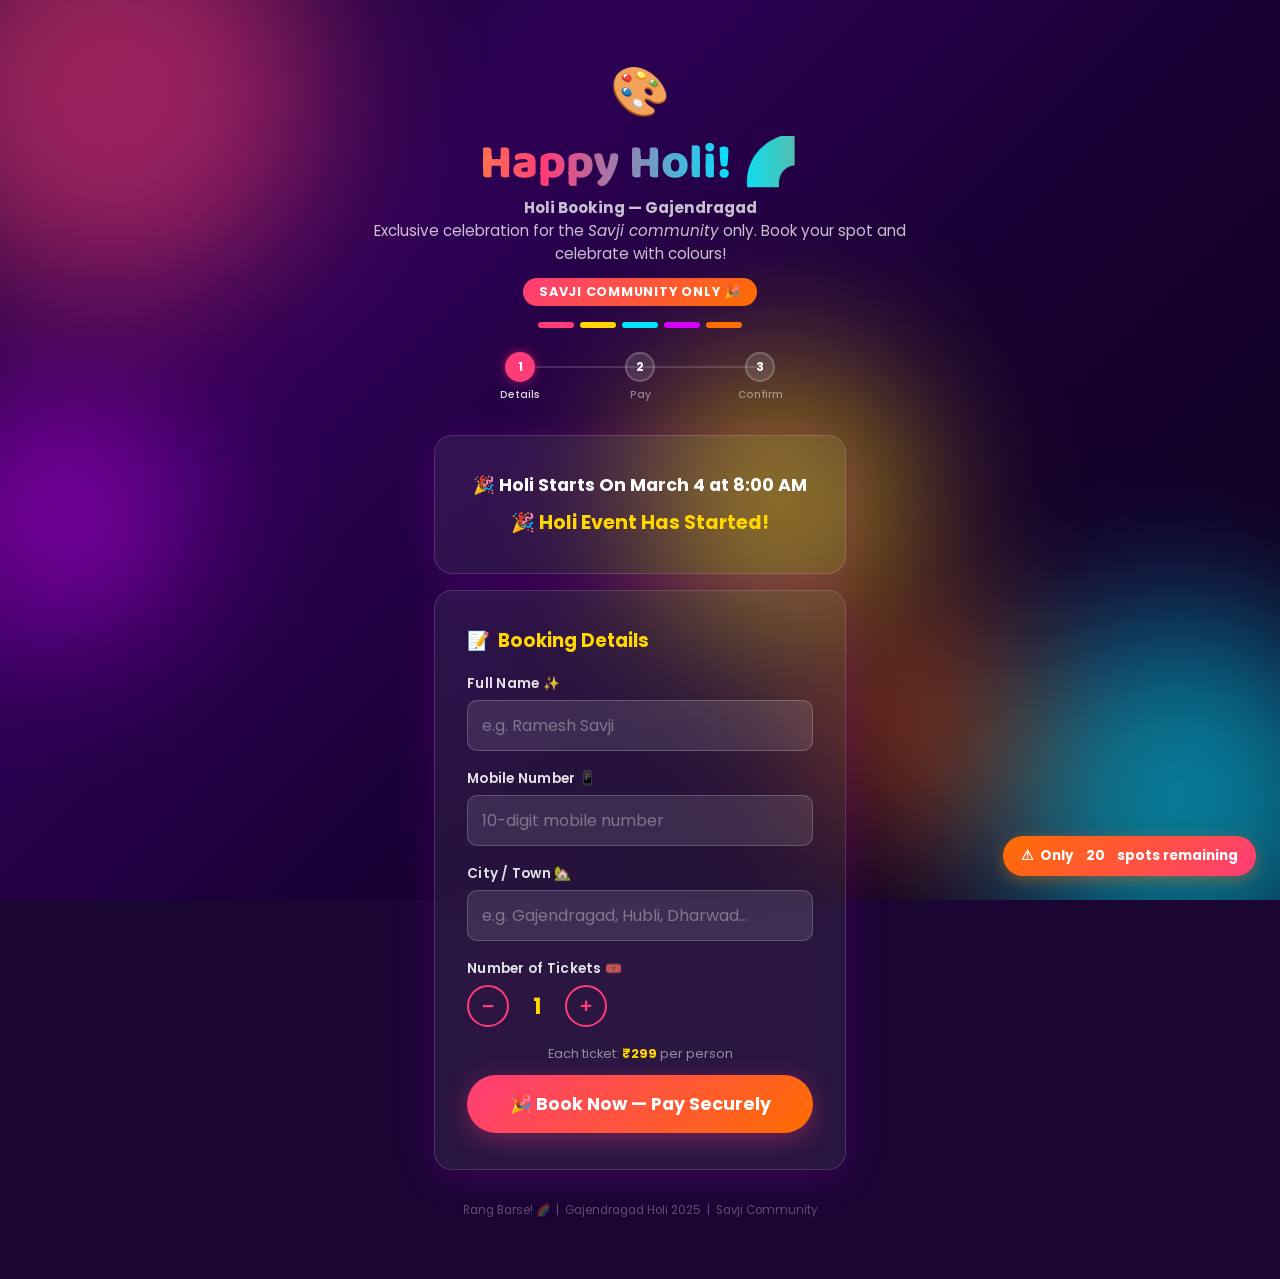
==== commit 5959c6c9: "Update ticket price from ₹300 to ₹299" ====
--- a/index.html
+++ b/index.html
@@ -149,7 +149,7 @@
 
           <!-- Ticket price note -->
           <p style="font-size:0.8rem;color:rgba(255,255,255,0.5);margin:12px 0 4px;text-align:center;">
-            Each ticket: <strong style="color:#FFD600;">₹300</strong> per person
+            Each ticket: <strong style="color:#FFD600;">₹299</strong> per person
           </p>
 
           <!-- Book Button -->
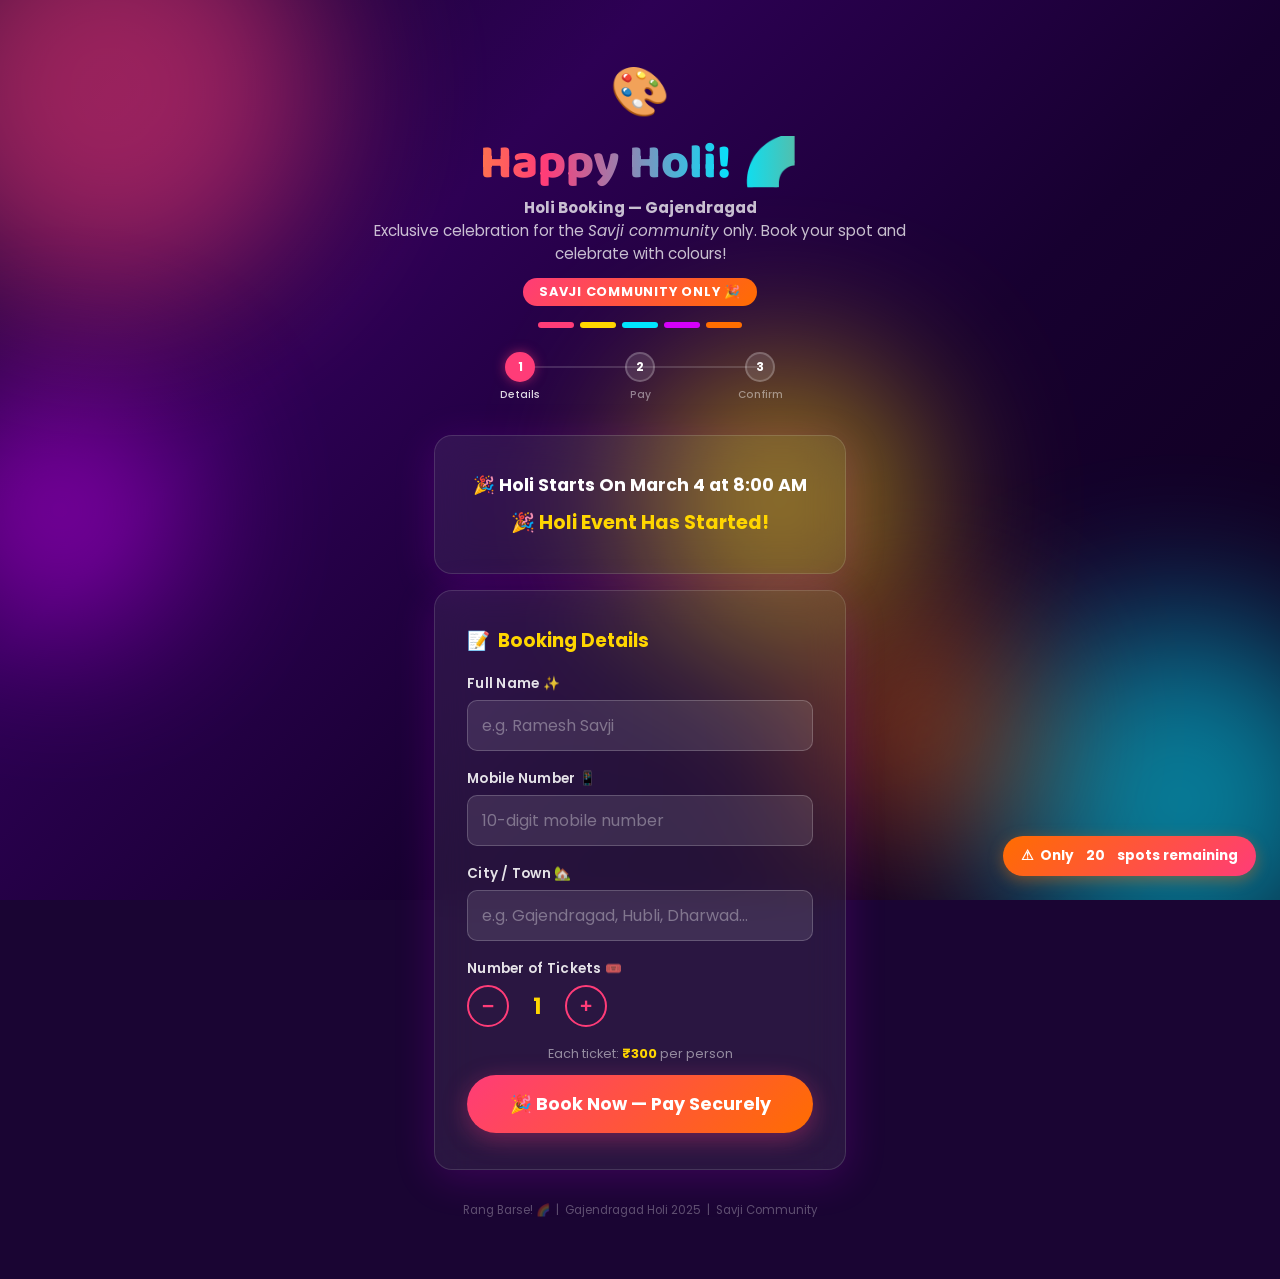
==== commit a3a9818d: "Update index.html" ====
--- a/index.html
+++ b/index.html
@@ -149,7 +149,7 @@
 
           <!-- Ticket price note -->
           <p style="font-size:0.8rem;color:rgba(255,255,255,0.5);margin:12px 0 4px;text-align:center;">
-            Each ticket: <strong style="color:#FFD600;">₹299</strong> per person
+            Each ticket: <strong style="color:#FFD600;">₹300</strong> per person
           </p>
 
           <!-- Book Button -->
